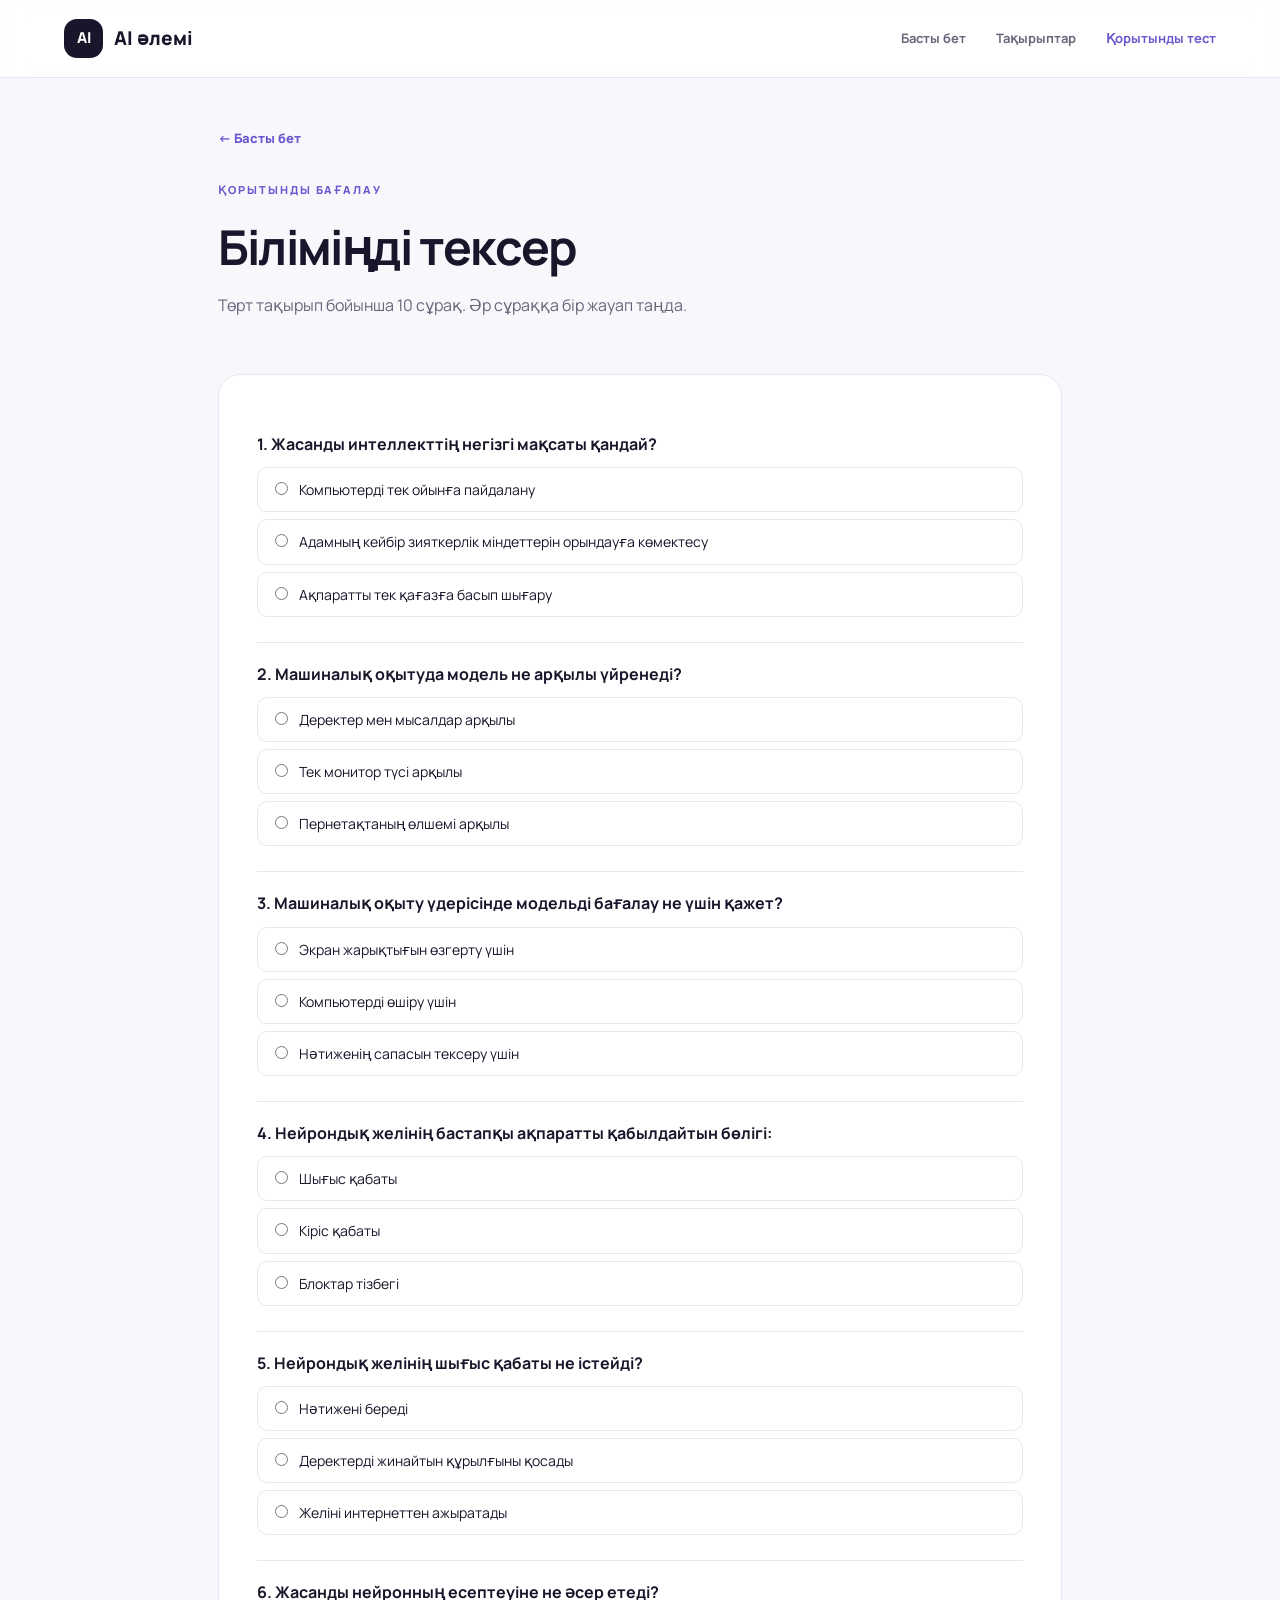
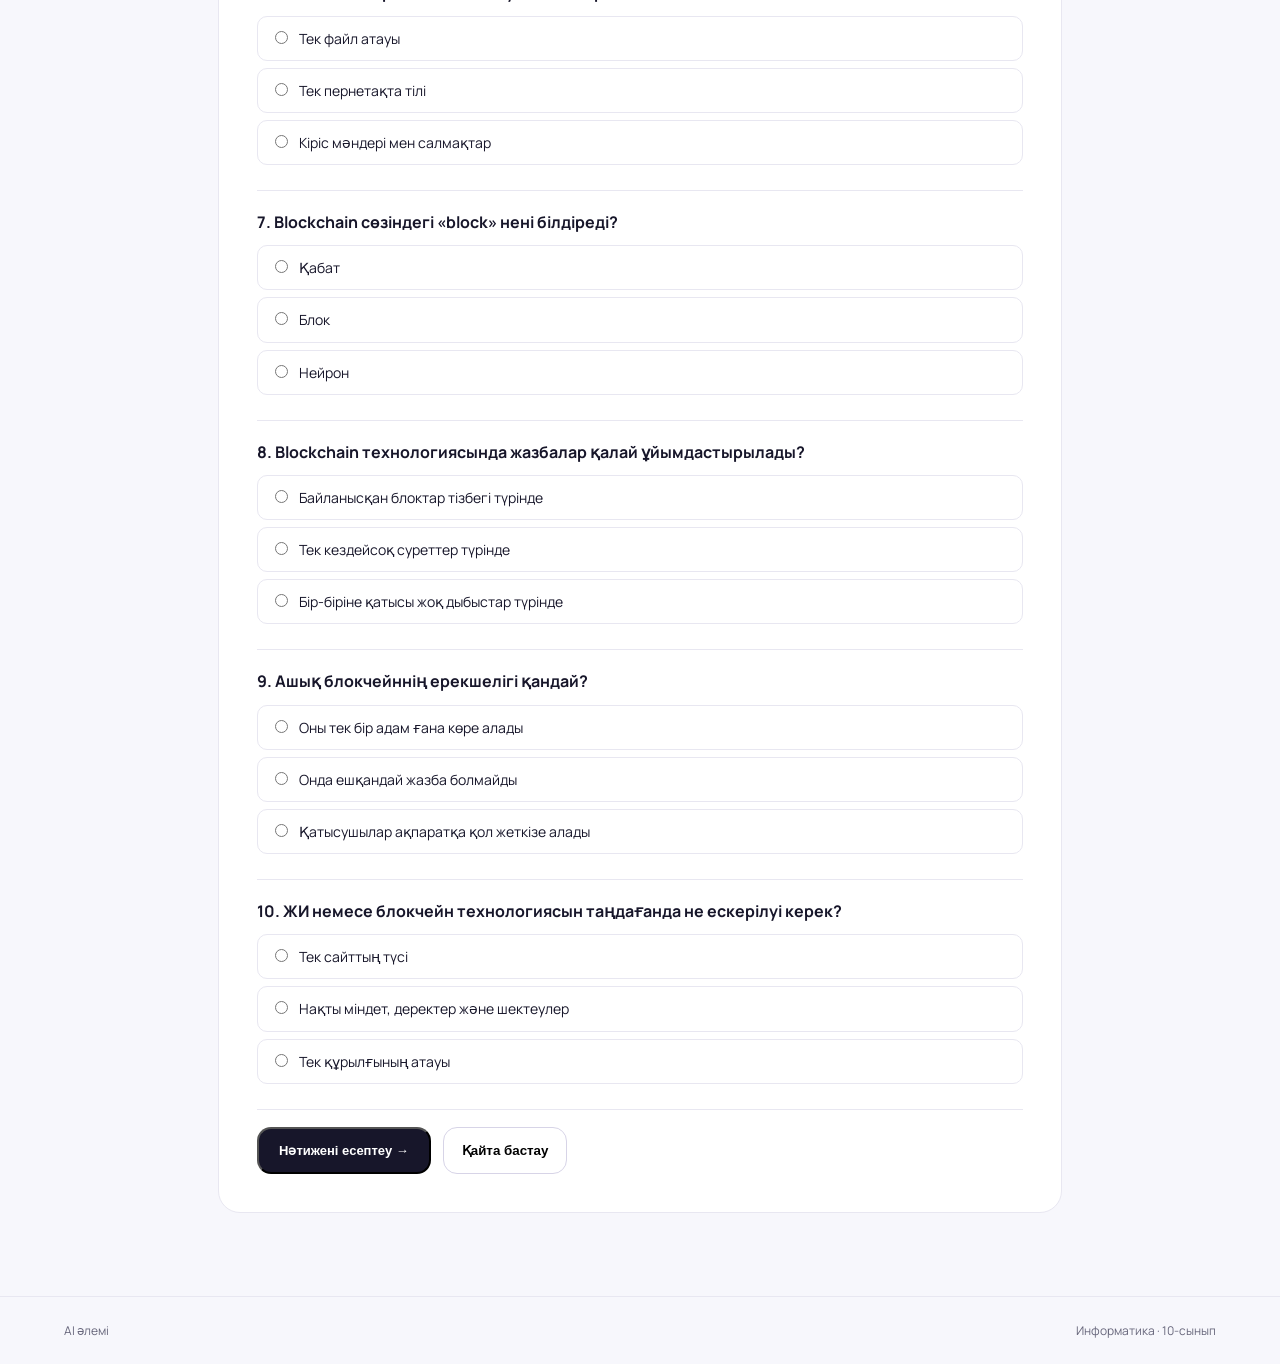
==== test.html @ b89a3267 "Add files via upload" ====
<!DOCTYPE html><html lang="kk"><head><meta charset="UTF-8"><meta name="viewport" content="width=device-width, initial-scale=1.0"><title>Қорытынды тест | AI әлемі</title><link rel="stylesheet" href="style.css"></head><body>
<header class="site-header"><a class="brand" href="index.html"><span class="brand-mark">AI</span><span>AI әлемі</span></a><nav><a href="index.html">Басты бет</a><a href="index.html#topics">Тақырыптар</a><a class="active" href="test.html">Қорытынды тест</a></nav></header>
<main class="page-main"><a class="back-link" href="index.html">← Басты бет</a><div class="page-heading"><span class="eyebrow">ҚОРЫТЫНДЫ БАҒАЛАУ</span><h1>Біліміңді тексер</h1><p>Төрт тақырып бойынша 10 сұрақ. Әр сұраққа бір жауап таңда.</p></div>
<form id="quizForm" class="content-panel">
<div class="quiz-question"><h3>1. Жасанды интеллекттің негізгі мақсаты қандай?</h3><label class="option"><input type="radio" name="q1" value="a"> Компьютерді тек ойынға пайдалану</label><label class="option"><input type="radio" name="q1" value="b"> Адамның кейбір зияткерлік міндеттерін орындауға көмектесу</label><label class="option"><input type="radio" name="q1" value="c"> Ақпаратты тек қағазға басып шығару</label></div>
<div class="quiz-question"><h3>2. Машиналық оқытуда модель не арқылы үйренеді?</h3><label class="option"><input type="radio" name="q2" value="a"> Деректер мен мысалдар арқылы</label><label class="option"><input type="radio" name="q2" value="b"> Тек монитор түсі арқылы</label><label class="option"><input type="radio" name="q2" value="c"> Пернетақтаның өлшемі арқылы</label></div>
<div class="quiz-question"><h3>3. Машиналық оқыту үдерісінде модельді бағалау не үшін қажет?</h3><label class="option"><input type="radio" name="q3" value="a"> Экран жарықтығын өзгерту үшін</label><label class="option"><input type="radio" name="q3" value="b"> Компьютерді өшіру үшін</label><label class="option"><input type="radio" name="q3" value="c"> Нәтиженің сапасын тексеру үшін</label></div>
<div class="quiz-question"><h3>4. Нейрондық желінің бастапқы ақпаратты қабылдайтын бөлігі:</h3><label class="option"><input type="radio" name="q4" value="a"> Шығыс қабаты</label><label class="option"><input type="radio" name="q4" value="b"> Кіріс қабаты</label><label class="option"><input type="radio" name="q4" value="c"> Блоктар тізбегі</label></div>
<div class="quiz-question"><h3>5. Нейрондық желінің шығыс қабаты не істейді?</h3><label class="option"><input type="radio" name="q5" value="a"> Нәтижені береді</label><label class="option"><input type="radio" name="q5" value="b"> Деректерді жинайтын құрылғыны қосады</label><label class="option"><input type="radio" name="q5" value="c"> Желіні интернеттен ажыратады</label></div>
<div class="quiz-question"><h3>6. Жасанды нейронның есептеуіне не әсер етеді?</h3><label class="option"><input type="radio" name="q6" value="a"> Тек файл атауы</label><label class="option"><input type="radio" name="q6" value="b"> Тек пернетақта тілі</label><label class="option"><input type="radio" name="q6" value="c"> Кіріс мәндері мен салмақтар</label></div>
<div class="quiz-question"><h3>7. Blockchain сөзіндегі «block» нені білдіреді?</h3><label class="option"><input type="radio" name="q7" value="a"> Қабат</label><label class="option"><input type="radio" name="q7" value="b"> Блок</label><label class="option"><input type="radio" name="q7" value="c"> Нейрон</label></div>
<div class="quiz-question"><h3>8. Blockchain технологиясында жазбалар қалай ұйымдастырылады?</h3><label class="option"><input type="radio" name="q8" value="a"> Байланысқан блоктар тізбегі түрінде</label><label class="option"><input type="radio" name="q8" value="b"> Тек кездейсоқ суреттер түрінде</label><label class="option"><input type="radio" name="q8" value="c"> Бір-біріне қатысы жоқ дыбыстар түрінде</label></div>
<div class="quiz-question"><h3>9. Ашық блокчейннің ерекшелігі қандай?</h3><label class="option"><input type="radio" name="q9" value="a"> Оны тек бір адам ғана көре алады</label><label class="option"><input type="radio" name="q9" value="b"> Онда ешқандай жазба болмайды</label><label class="option"><input type="radio" name="q9" value="c"> Қатысушылар ақпаратқа қол жеткізе алады</label></div>
<div class="quiz-question"><h3>10. ЖИ немесе блокчейн технологиясын таңдағанда не ескерілуі керек?</h3><label class="option"><input type="radio" name="q10" value="a"> Тек сайттың түсі</label><label class="option"><input type="radio" name="q10" value="b"> Нақты міндет, деректер және шектеулер</label><label class="option"><input type="radio" name="q10" value="c"> Тек құрылғының атауы</label></div>
<div class="quiz-actions"><button class="primary-btn" type="submit">Нәтижені есептеу →</button><button class="secondary-btn" type="reset">Қайта бастау</button></div><div id="result" class="result" role="status"></div>
</form></main><footer><span>AI әлемі</span><span>Информатика · 10-сынып</span></footer>
<script>
const answers={q1:"b",q2:"a",q3:"c",q4:"b",q5:"a",q6:"c",q7:"b",q8:"a",q9:"c",q10:"b"};
const form=document.getElementById("quizForm"),result=document.getElementById("result");
form.addEventListener("submit",function(e){e.preventDefault();let score=0,answered=0;for(const [q,a] of Object.entries(answers)){const selected=form.querySelector('input[name="'+q+'"]:checked');if(selected){answered++;if(selected.value===a)score++;}}result.style.display="block";if(answered<10){result.textContent=`Әзірге ${answered}/10 сұраққа жауап бердің. Барлық сұраққа жауап беріп, қайта тексер.`;return;}let comment=score>=9?"Өте жақсы нәтиже.":score>=7?"Жақсы нәтиже. Қате жауаптарды қайталап шық.":score>=5?"Орташа нәтиже. Тақырыптарды қайта оқып шық.":"Тақырыптарды қайта қарап, тестті тағы орында.";result.textContent=`Нәтиже: ${score}/10 (${score*10}%). ${comment}`;});
form.addEventListener("reset",()=>{result.style.display="none";result.textContent="";});
</script></body></html>
---- style.css ----
@import url('https://fonts.googleapis.com/css2?family=Manrope:wght@400;500;600;700;800&display=swap');
:root{--ink:#17162a;--muted:#68677c;--purple:#6e56cf;--paper:#f7f7fc;--line:#e8e7f1}
*{box-sizing:border-box}html{scroll-behavior:smooth}body{margin:0;background:var(--paper);color:var(--ink);font-family:Manrope,Arial,sans-serif;line-height:1.65}a{color:inherit;text-decoration:none}.site-header{height:78px;padding:0 max(5vw,24px);display:flex;align-items:center;justify-content:space-between;background:rgba(255,255,255,.9);border-bottom:1px solid var(--line);position:sticky;top:0;z-index:10;backdrop-filter:blur(14px)}.brand{display:flex;align-items:center;gap:11px;font-weight:800;font-size:19px}.brand-mark{display:grid;place-items:center;width:39px;height:39px;background:var(--ink);color:white;border-radius:13px;font-size:15px}.site-header nav{display:flex;gap:30px;font-size:13px;font-weight:700;color:var(--muted)}.site-header nav a:hover,.site-header nav .active{color:var(--purple)}main{max-width:1180px;margin:auto;padding:0 28px}.hero{min-height:450px;display:grid;grid-template-columns:1.1fr .9fr;align-items:center;gap:40px;padding:52px 0 40px}.eyebrow{font-size:11px;letter-spacing:2px;font-weight:800;color:var(--purple)}h1{font-size:clamp(38px,5vw,62px);line-height:1.12;letter-spacing:-2.7px;margin:18px 0}.hero h1 span{color:var(--purple)}.hero-copy p{max-width:490px;color:var(--muted);font-size:16px}.primary-btn{display:inline-flex;align-items:center;gap:24px;margin-top:17px;padding:14px 20px;background:var(--ink);color:white;border-radius:14px;font-size:13px;font-weight:800;transition:.2s}.primary-btn:hover{transform:translateY(-2px);background:var(--purple)}.hero-art{height:320px;position:relative;display:grid;place-items:center;background:linear-gradient(135deg,#e9e4ff,#f3eaff 48%,#d9f1f2);border-radius:36px;overflow:hidden}.ai-core{width:138px;height:138px;display:grid;place-items:center;border-radius:40px;background:linear-gradient(145deg,#fff,#c8b9ff);box-shadow:0 25px 70px #7b63c84a;font-size:48px;font-weight:800;color:#5d46b8;transform:rotate(-8deg);z-index:2}.orbit{position:absolute;border:1px solid #8b7cd766;border-radius:50%;transform:rotate(-28deg)}.orbit-one{width:250px;height:150px}.orbit-two{width:320px;height:220px;transform:rotate(48deg)}.float-chip{position:absolute;background:#fff;padding:8px 13px;border-radius:12px;font-size:11px;font-weight:800;box-shadow:0 8px 24px #33255b12}.chip-one{top:52px;left:45px}.chip-two{right:32px;top:112px}.chip-three{bottom:40px;left:40%}.intro{display:flex;align-items:end;justify-content:space-between;gap:30px;padding:35px 0 24px;border-top:1px solid var(--line)}h2{font-size:28px;line-height:1.25;letter-spacing:-1px;margin:9px 0}.intro p{max-width:430px;color:var(--muted);font-size:13px;margin:0 0 5px}.topics-grid{display:grid;grid-template-columns:repeat(4,1fr);gap:17px;padding:18px 0 55px}.topic-card{display:flex;flex-direction:column;min-height:340px;padding:20px;border-radius:22px;border:1px solid #e7e5f2;transition:transform .2s,box-shadow .2s}.topic-card:hover{transform:translateY(-5px);box-shadow:0 18px 38px #1b15310e}.card-purple{background:#f0edff}.card-blue{background:#e9f3ff}.card-pink{background:#ffedf4}.card-green{background:#e8f7ef}.card-top{display:flex;justify-content:space-between;align-items:center}.topic-number{font-size:11px;font-weight:800;letter-spacing:1px;color:#68627e}.arrow{font-size:22px}.illustration{height:112px;display:grid;place-items:center;font-weight:800;font-size:30px;color:#6d56ca}.brain{font-size:72px}.nodes{font-size:25px;line-height:1.2;color:#3979c6;text-align:center}.network{font-size:24px;line-height:1.25;color:#c64b83;text-align:center}.blocks{display:flex;gap:8px;align-items:center}.blocks span{display:grid;place-items:center;width:47px;height:50px;border:2px solid #309a6b;border-radius:10px;background:#ffffff8a;color:#27885d}.topic-card h3{font-size:17px;line-height:1.4;margin:0 0 10px;letter-spacing:-.4px}.topic-card p{font-size:12px;color:#646477;margin:0 0 18px}.card-link{margin-top:auto;font-size:11px;font-weight:800;display:flex;justify-content:space-between;align-items:center}.card-link b{font-size:18px}.test-banner{display:flex;justify-content:space-between;align-items:center;gap:20px;padding:30px 34px;margin:0 0 55px;border-radius:24px;background:#e8e3ff}.test-banner p{color:var(--muted);margin:0;font-size:13px}.test-banner .primary-btn{flex-shrink:0}footer{padding:24px max(5vw,24px);border-top:1px solid var(--line);display:flex;justify-content:space-between;color:var(--muted);font-size:12px}.page-main{max-width:900px;padding-top:46px;padding-bottom:65px}.back-link{color:var(--purple);font-size:13px;font-weight:800}.page-heading{padding:25px 0 22px}.page-heading h1{font-size:clamp(32px,5vw,48px);letter-spacing:-1.8px;max-width:820px}.page-heading p{color:var(--muted);max-width:750px}.content-panel{background:#fff;border:1px solid var(--line);border-radius:22px;padding:clamp(22px,4vw,38px);margin:18px 0}.content-panel h2{font-size:22px}.content-panel p,.content-panel li{font-size:15px;color:#4d4b61}.key-points{display:grid;grid-template-columns:repeat(2,1fr);gap:14px}.key-point{padding:18px;border-radius:16px;background:#f5f2ff}.key-point strong{display:block;margin-bottom:5px}.note{padding:15px 18px;background:#fff8e6;border-left:4px solid #e4b54e;border-radius:8px;color:#63512c;font-size:13px}.quiz-question{padding:18px 0;border-bottom:1px solid var(--line)}.quiz-question h3{font-size:16px;margin:0 0 10px}.option{display:block;padding:10px 12px;margin:7px 0;border:1px solid var(--line);border-radius:10px;cursor:pointer;font-size:14px}.option:hover{background:#f5f2ff}.option input{margin-right:8px}.result{margin-top:20px;padding:18px;border-radius:14px;background:#eeebff;font-weight:800;display:none}.quiz-actions{display:flex;gap:12px;flex-wrap:wrap}.secondary-btn{margin-top:17px;padding:13px 18px;border:1px solid #d7d4e7;border-radius:14px;background:white;font-weight:800;cursor:pointer}.secondary-btn:hover{border-color:var(--purple)}@media(max-width:900px){.topics-grid{grid-template-columns:repeat(2,1fr)}.hero{grid-template-columns:1fr}.hero-art{height:270px}.intro{align-items:start;flex-direction:column}}@media(max-width:560px){.site-header{height:auto;min-height:72px;align-items:flex-start;padding:15px 18px;gap:15px;flex-direction:column}.site-header nav{gap:17px;flex-wrap:wrap}.hero{padding-top:35px}.hero-art{height:240px}.topics-grid{grid-template-columns:1fr}.topic-card{min-height:290px}.test-banner{align-items:flex-start;flex-direction:column;padding:25px}.key-points{grid-template-columns:1fr}main{padding-left:18px;padding-right:18px}footer{gap:12px;flex-direction:column}}
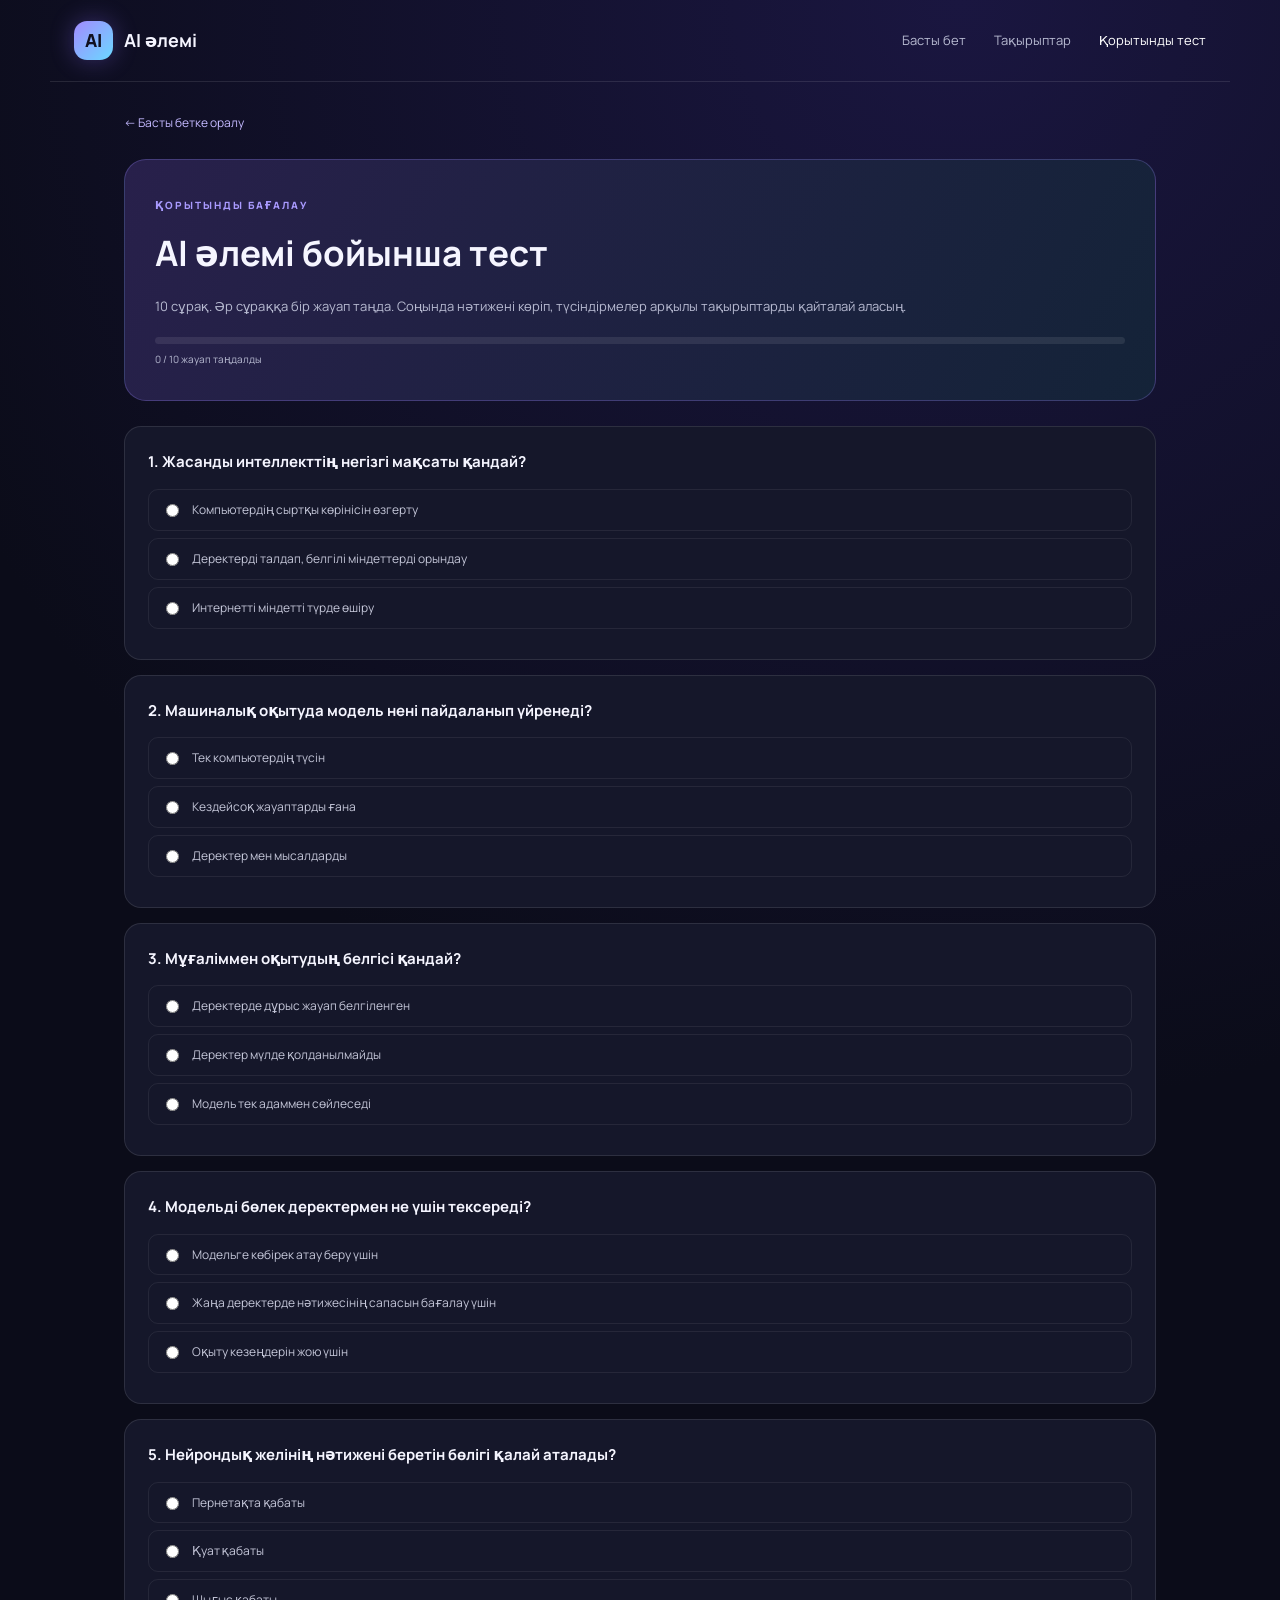
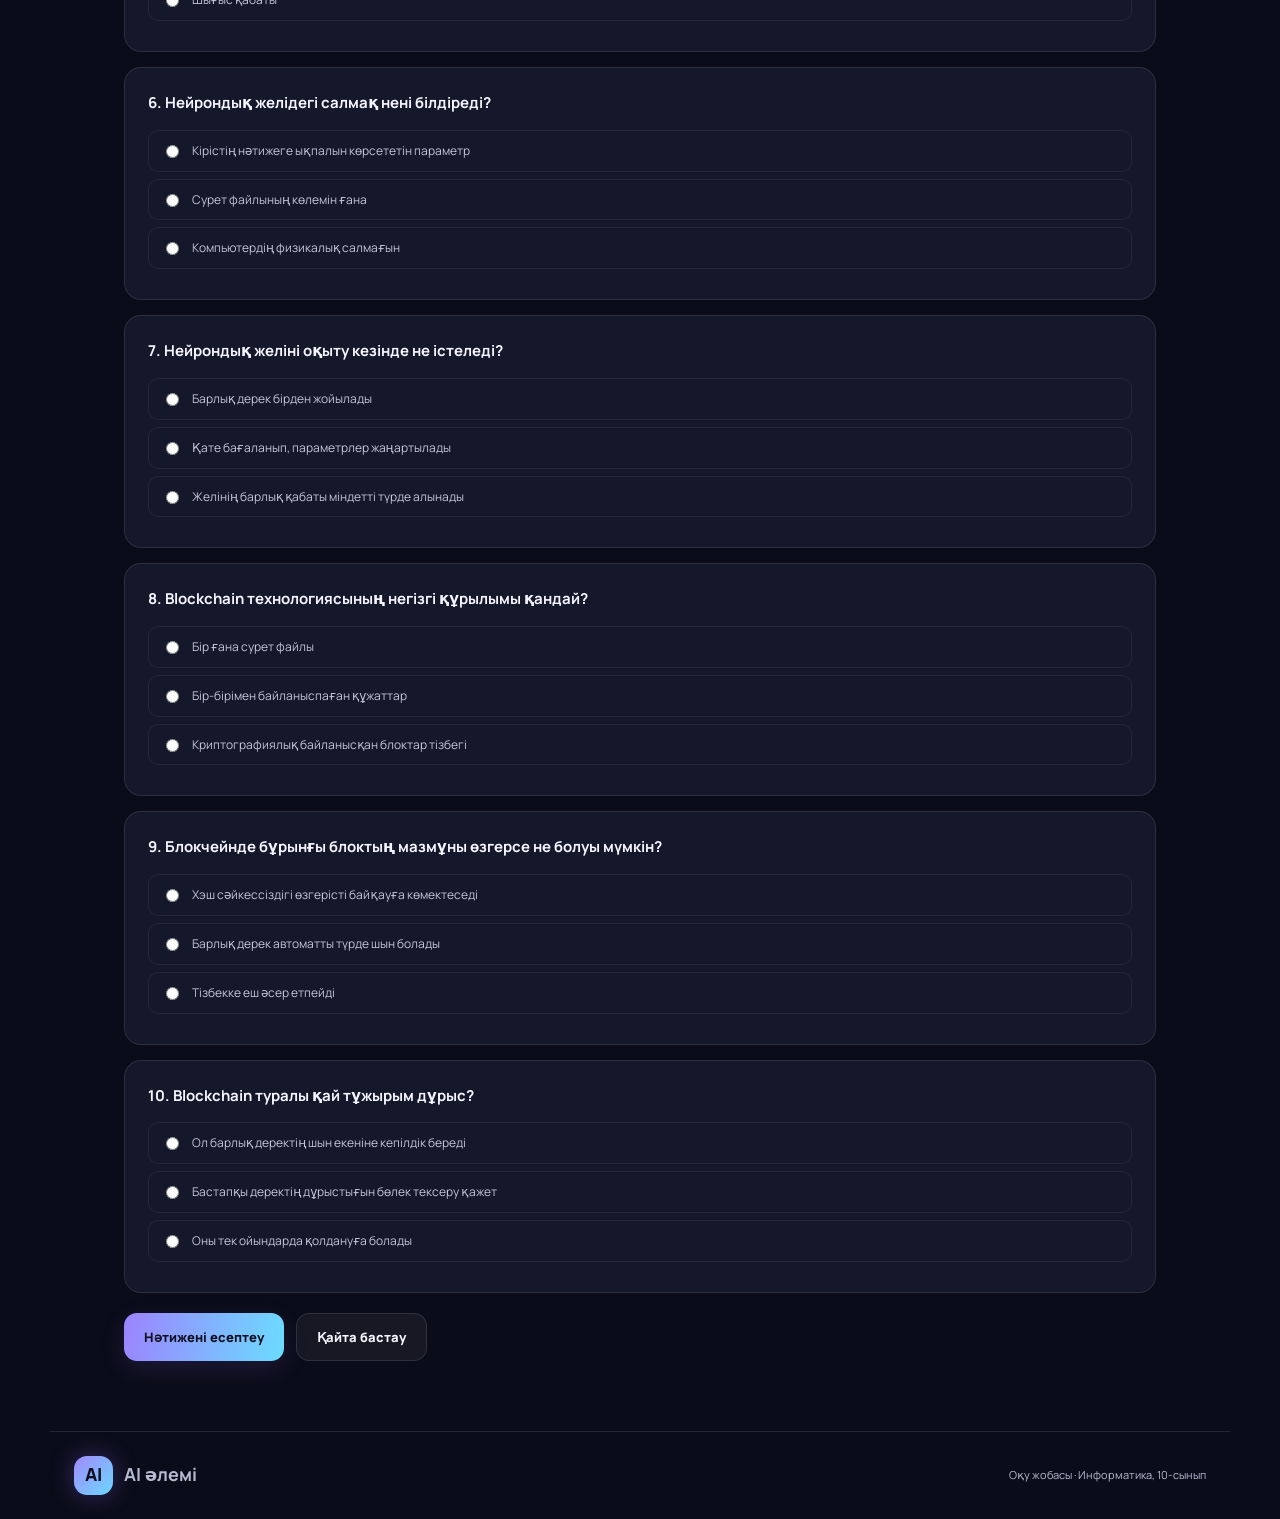
==== commit cf2142f6: "Add files via upload" ====
--- a/test.html
+++ b/test.html
@@ -1,22 +1,15 @@
-<!DOCTYPE html><html lang="kk"><head><meta charset="UTF-8"><meta name="viewport" content="width=device-width, initial-scale=1.0"><title>Қорытынды тест | AI әлемі</title><link rel="stylesheet" href="style.css"></head><body>
-<header class="site-header"><a class="brand" href="index.html"><span class="brand-mark">AI</span><span>AI әлемі</span></a><nav><a href="index.html">Басты бет</a><a href="index.html#topics">Тақырыптар</a><a class="active" href="test.html">Қорытынды тест</a></nav></header>
-<main class="page-main"><a class="back-link" href="index.html">← Басты бет</a><div class="page-heading"><span class="eyebrow">ҚОРЫТЫНДЫ БАҒАЛАУ</span><h1>Біліміңді тексер</h1><p>Төрт тақырып бойынша 10 сұрақ. Әр сұраққа бір жауап таңда.</p></div>
-<form id="quizForm" class="content-panel">
-<div class="quiz-question"><h3>1. Жасанды интеллекттің негізгі мақсаты қандай?</h3><label class="option"><input type="radio" name="q1" value="a"> Компьютерді тек ойынға пайдалану</label><label class="option"><input type="radio" name="q1" value="b"> Адамның кейбір зияткерлік міндеттерін орындауға көмектесу</label><label class="option"><input type="radio" name="q1" value="c"> Ақпаратты тек қағазға басып шығару</label></div>
-<div class="quiz-question"><h3>2. Машиналық оқытуда модель не арқылы үйренеді?</h3><label class="option"><input type="radio" name="q2" value="a"> Деректер мен мысалдар арқылы</label><label class="option"><input type="radio" name="q2" value="b"> Тек монитор түсі арқылы</label><label class="option"><input type="radio" name="q2" value="c"> Пернетақтаның өлшемі арқылы</label></div>
-<div class="quiz-question"><h3>3. Машиналық оқыту үдерісінде модельді бағалау не үшін қажет?</h3><label class="option"><input type="radio" name="q3" value="a"> Экран жарықтығын өзгерту үшін</label><label class="option"><input type="radio" name="q3" value="b"> Компьютерді өшіру үшін</label><label class="option"><input type="radio" name="q3" value="c"> Нәтиженің сапасын тексеру үшін</label></div>
-<div class="quiz-question"><h3>4. Нейрондық желінің бастапқы ақпаратты қабылдайтын бөлігі:</h3><label class="option"><input type="radio" name="q4" value="a"> Шығыс қабаты</label><label class="option"><input type="radio" name="q4" value="b"> Кіріс қабаты</label><label class="option"><input type="radio" name="q4" value="c"> Блоктар тізбегі</label></div>
-<div class="quiz-question"><h3>5. Нейрондық желінің шығыс қабаты не істейді?</h3><label class="option"><input type="radio" name="q5" value="a"> Нәтижені береді</label><label class="option"><input type="radio" name="q5" value="b"> Деректерді жинайтын құрылғыны қосады</label><label class="option"><input type="radio" name="q5" value="c"> Желіні интернеттен ажыратады</label></div>
-<div class="quiz-question"><h3>6. Жасанды нейронның есептеуіне не әсер етеді?</h3><label class="option"><input type="radio" name="q6" value="a"> Тек файл атауы</label><label class="option"><input type="radio" name="q6" value="b"> Тек пернетақта тілі</label><label class="option"><input type="radio" name="q6" value="c"> Кіріс мәндері мен салмақтар</label></div>
-<div class="quiz-question"><h3>7. Blockchain сөзіндегі «block» нені білдіреді?</h3><label class="option"><input type="radio" name="q7" value="a"> Қабат</label><label class="option"><input type="radio" name="q7" value="b"> Блок</label><label class="option"><input type="radio" name="q7" value="c"> Нейрон</label></div>
-<div class="quiz-question"><h3>8. Blockchain технологиясында жазбалар қалай ұйымдастырылады?</h3><label class="option"><input type="radio" name="q8" value="a"> Байланысқан блоктар тізбегі түрінде</label><label class="option"><input type="radio" name="q8" value="b"> Тек кездейсоқ суреттер түрінде</label><label class="option"><input type="radio" name="q8" value="c"> Бір-біріне қатысы жоқ дыбыстар түрінде</label></div>
-<div class="quiz-question"><h3>9. Ашық блокчейннің ерекшелігі қандай?</h3><label class="option"><input type="radio" name="q9" value="a"> Оны тек бір адам ғана көре алады</label><label class="option"><input type="radio" name="q9" value="b"> Онда ешқандай жазба болмайды</label><label class="option"><input type="radio" name="q9" value="c"> Қатысушылар ақпаратқа қол жеткізе алады</label></div>
-<div class="quiz-question"><h3>10. ЖИ немесе блокчейн технологиясын таңдағанда не ескерілуі керек?</h3><label class="option"><input type="radio" name="q10" value="a"> Тек сайттың түсі</label><label class="option"><input type="radio" name="q10" value="b"> Нақты міндет, деректер және шектеулер</label><label class="option"><input type="radio" name="q10" value="c"> Тек құрылғының атауы</label></div>
-<div class="quiz-actions"><button class="primary-btn" type="submit">Нәтижені есептеу →</button><button class="secondary-btn" type="reset">Қайта бастау</button></div><div id="result" class="result" role="status"></div>
-</form></main><footer><span>AI әлемі</span><span>Информатика · 10-сынып</span></footer>
-<script>
-const answers={q1:"b",q2:"a",q3:"c",q4:"b",q5:"a",q6:"c",q7:"b",q8:"a",q9:"c",q10:"b"};
-const form=document.getElementById("quizForm"),result=document.getElementById("result");
-form.addEventListener("submit",function(e){e.preventDefault();let score=0,answered=0;for(const [q,a] of Object.entries(answers)){const selected=form.querySelector('input[name="'+q+'"]:checked');if(selected){answered++;if(selected.value===a)score++;}}result.style.display="block";if(answered<10){result.textContent=`Әзірге ${answered}/10 сұраққа жауап бердің. Барлық сұраққа жауап беріп, қайта тексер.`;return;}let comment=score>=9?"Өте жақсы нәтиже.":score>=7?"Жақсы нәтиже. Қате жауаптарды қайталап шық.":score>=5?"Орташа нәтиже. Тақырыптарды қайта оқып шық.":"Тақырыптарды қайта қарап, тестті тағы орында.";result.textContent=`Нәтиже: ${score}/10 (${score*10}%). ${comment}`;});
-form.addEventListener("reset",()=>{result.style.display="none";result.textContent="";});
-</script></body></html>+<!DOCTYPE html><html lang="kk"><head><meta charset="UTF-8"><meta name="viewport" content="width=device-width, initial-scale=1.0"><title>Қорытынды тест | AI әлемі</title><link rel="stylesheet" href="style.css"><script defer src="script.js"></script></head><body>
+<header class="topbar"><a class="logo" href="index.html"><span class="logo-icon">AI</span><span>AI <b>әлемі</b></span></a><nav><a href="index.html">Басты бет</a><a href="index.html#topics">Тақырыптар</a><a class="active" href="test.html">Қорытынды тест</a></nav></header>
+<main class="lesson"><a class="back" href="index.html">← Басты бетке оралу</a><section class="test-intro"><span class="kicker">ҚОРЫТЫНДЫ БАҒАЛАУ</span><h1>AI әлемі бойынша тест</h1><p>10 сұрақ. Әр сұраққа бір жауап таңда. Соңында нәтижені көріп, түсіндірмелер арқылы тақырыптарды қайталай аласың.</p><div class="progress-wrap"><div id="progress-bar"></div></div><small id="progress-text">0 / 10 жауап таңдалды</small></section>
+<form id="quiz-form">
+<div class="question" data-answer="1" data-explain="ЖИ жүйелері деректерді өңдеу, заңдылық табу және міндеттерді орындау үшін алгоритмдер мен модельдерді пайдаланады."><h3>1. Жасанды интеллекттің негізгі мақсаты қандай?</h3><label><input type="radio" name="q1" value="0"> Компьютердің сыртқы көрінісін өзгерту</label><label><input type="radio" name="q1" value="1"> Деректерді талдап, белгілі міндеттерді орындау</label><label><input type="radio" name="q1" value="2"> Интернетті міндетті түрде өшіру</label></div>
+<div class="question" data-answer="2" data-explain="Машиналық оқыту модельдері мысалдардан заңдылықтарды үйренеді."><h3>2. Машиналық оқытуда модель нені пайдаланып үйренеді?</h3><label><input type="radio" name="q2" value="0"> Тек компьютердің түсін</label><label><input type="radio" name="q2" value="1"> Кездейсоқ жауаптарды ғана</label><label><input type="radio" name="q2" value="2"> Деректер мен мысалдарды</label></div>
+<div class="question" data-answer="0" data-explain="Мұғаліммен оқытуда әр мысалға дұрыс белгі немесе жауап беріледі."><h3>3. Мұғаліммен оқытудың белгісі қандай?</h3><label><input type="radio" name="q3" value="0"> Деректерде дұрыс жауап белгіленген</label><label><input type="radio" name="q3" value="1"> Деректер мүлде қолданылмайды</label><label><input type="radio" name="q3" value="2"> Модель тек адаммен сөйлеседі</label></div>
+<div class="question" data-answer="1" data-explain="Тексеру деректері модельдің бұрын көрмеген мысалдарда қалай жұмыс істейтінін бағалауға көмектеседі."><h3>4. Модельді бөлек деректермен не үшін тексереді?</h3><label><input type="radio" name="q4" value="0"> Модельге көбірек атау беру үшін</label><label><input type="radio" name="q4" value="1"> Жаңа деректерде нәтижесінің сапасын бағалау үшін</label><label><input type="radio" name="q4" value="2"> Оқыту кезеңдерін жою үшін</label></div>
+<div class="question" data-answer="2" data-explain="Нейрондық желі кіріс, жасырын және шығыс қабаттарынан тұруы мүмкін."><h3>5. Нейрондық желінің нәтижені беретін бөлігі қалай аталады?</h3><label><input type="radio" name="q5" value="0"> Пернетақта қабаты</label><label><input type="radio" name="q5" value="1"> Қуат қабаты</label><label><input type="radio" name="q5" value="2"> Шығыс қабаты</label></div>
+<div class="question" data-answer="0" data-explain="Салмақ нейрондық байланыс арқылы берілетін кірістің ықпалын реттейді."><h3>6. Нейрондық желідегі салмақ нені білдіреді?</h3><label><input type="radio" name="q6" value="0"> Кірістің нәтижеге ықпалын көрсететін параметр</label><label><input type="radio" name="q6" value="1"> Сурет файлының көлемін ғана</label><label><input type="radio" name="q6" value="2"> Компьютердің физикалық салмағын</label></div>
+<div class="question" data-answer="1" data-explain="Оқыту кезінде модельдің болжамы бағаланып, параметрлері қатені азайту үшін жаңартылады."><h3>7. Нейрондық желіні оқыту кезінде не істеледі?</h3><label><input type="radio" name="q7" value="0"> Барлық дерек бірден жойылады</label><label><input type="radio" name="q7" value="1"> Қате бағаланып, параметрлер жаңартылады</label><label><input type="radio" name="q7" value="2"> Желінің барлық қабаты міндетті түрде алынады</label></div>
+<div class="question" data-answer="2" data-explain="Blockchain жазбаларды блоктарға топтастырып, оларды криптографиялық байланыспен тізбекке біріктіреді."><h3>8. Blockchain технологиясының негізгі құрылымы қандай?</h3><label><input type="radio" name="q8" value="0"> Бір ғана сурет файлы</label><label><input type="radio" name="q8" value="1"> Бір-бірімен байланыспаған құжаттар</label><label><input type="radio" name="q8" value="2"> Криптографиялық байланысқан блоктар тізбегі</label></div>
+<div class="question" data-answer="0" data-explain="Бұрынғы блок өзгерсе, оның хэші өзгеріп, келесі блокта сақталған сілтемемен сәйкессіздік пайда болуы мүмкін."><h3>9. Блокчейнде бұрынғы блоктың мазмұны өзгерсе не болуы мүмкін?</h3><label><input type="radio" name="q9" value="0"> Хэш сәйкессіздігі өзгерісті байқауға көмектеседі</label><label><input type="radio" name="q9" value="1"> Барлық дерек автоматты түрде шын болады</label><label><input type="radio" name="q9" value="2"> Тізбекке еш әсер етпейді</label></div>
+<div class="question" data-answer="1" data-explain="Блокчейн бастапқыда жалған енгізілген деректің шындығын өздігінен дәлелдей алмайды."><h3>10. Blockchain туралы қай тұжырым дұрыс?</h3><label><input type="radio" name="q10" value="0"> Ол барлық деректің шын екеніне кепілдік береді</label><label><input type="radio" name="q10" value="1"> Бастапқы деректің дұрыстығын бөлек тексеру қажет</label><label><input type="radio" name="q10" value="2"> Оны тек ойындарда қолдануға болады</label></div>
+<div class="quiz-actions"><button class="button" type="submit">Нәтижені есептеу</button><button class="button secondary" type="button" id="reset-btn">Қайта бастау</button></div></form><section id="result" class="result-panel" hidden aria-live="polite"></section></main><footer><a class="logo" href="index.html"><span class="logo-icon">AI</span><span>AI <b>әлемі</b></span></a><span>Оқу жобасы · Информатика, 10-сынып</span></footer></body></html>
--- a/style.css
+++ b/style.css
@@ -1,3 +1,4 @@
 @import url('https://fonts.googleapis.com/css2?family=Manrope:wght@400;500;600;700;800&display=swap');
-:root{--ink:#17162a;--muted:#68677c;--purple:#6e56cf;--paper:#f7f7fc;--line:#e8e7f1}
-*{box-sizing:border-box}html{scroll-behavior:smooth}body{margin:0;background:var(--paper);color:var(--ink);font-family:Manrope,Arial,sans-serif;line-height:1.65}a{color:inherit;text-decoration:none}.site-header{height:78px;padding:0 max(5vw,24px);display:flex;align-items:center;justify-content:space-between;background:rgba(255,255,255,.9);border-bottom:1px solid var(--line);position:sticky;top:0;z-index:10;backdrop-filter:blur(14px)}.brand{display:flex;align-items:center;gap:11px;font-weight:800;font-size:19px}.brand-mark{display:grid;place-items:center;width:39px;height:39px;background:var(--ink);color:white;border-radius:13px;font-size:15px}.site-header nav{display:flex;gap:30px;font-size:13px;font-weight:700;color:var(--muted)}.site-header nav a:hover,.site-header nav .active{color:var(--purple)}main{max-width:1180px;margin:auto;padding:0 28px}.hero{min-height:450px;display:grid;grid-template-columns:1.1fr .9fr;align-items:center;gap:40px;padding:52px 0 40px}.eyebrow{font-size:11px;letter-spacing:2px;font-weight:800;color:var(--purple)}h1{font-size:clamp(38px,5vw,62px);line-height:1.12;letter-spacing:-2.7px;margin:18px 0}.hero h1 span{color:var(--purple)}.hero-copy p{max-width:490px;color:var(--muted);font-size:16px}.primary-btn{display:inline-flex;align-items:center;gap:24px;margin-top:17px;padding:14px 20px;background:var(--ink);color:white;border-radius:14px;font-size:13px;font-weight:800;transition:.2s}.primary-btn:hover{transform:translateY(-2px);background:var(--purple)}.hero-art{height:320px;position:relative;display:grid;place-items:center;background:linear-gradient(135deg,#e9e4ff,#f3eaff 48%,#d9f1f2);border-radius:36px;overflow:hidden}.ai-core{width:138px;height:138px;display:grid;place-items:center;border-radius:40px;background:linear-gradient(145deg,#fff,#c8b9ff);box-shadow:0 25px 70px #7b63c84a;font-size:48px;font-weight:800;color:#5d46b8;transform:rotate(-8deg);z-index:2}.orbit{position:absolute;border:1px solid #8b7cd766;border-radius:50%;transform:rotate(-28deg)}.orbit-one{width:250px;height:150px}.orbit-two{width:320px;height:220px;transform:rotate(48deg)}.float-chip{position:absolute;background:#fff;padding:8px 13px;border-radius:12px;font-size:11px;font-weight:800;box-shadow:0 8px 24px #33255b12}.chip-one{top:52px;left:45px}.chip-two{right:32px;top:112px}.chip-three{bottom:40px;left:40%}.intro{display:flex;align-items:end;justify-content:space-between;gap:30px;padding:35px 0 24px;border-top:1px solid var(--line)}h2{font-size:28px;line-height:1.25;letter-spacing:-1px;margin:9px 0}.intro p{max-width:430px;color:var(--muted);font-size:13px;margin:0 0 5px}.topics-grid{display:grid;grid-template-columns:repeat(4,1fr);gap:17px;padding:18px 0 55px}.topic-card{display:flex;flex-direction:column;min-height:340px;padding:20px;border-radius:22px;border:1px solid #e7e5f2;transition:transform .2s,box-shadow .2s}.topic-card:hover{transform:translateY(-5px);box-shadow:0 18px 38px #1b15310e}.card-purple{background:#f0edff}.card-blue{background:#e9f3ff}.card-pink{background:#ffedf4}.card-green{background:#e8f7ef}.card-top{display:flex;justify-content:space-between;align-items:center}.topic-number{font-size:11px;font-weight:800;letter-spacing:1px;color:#68627e}.arrow{font-size:22px}.illustration{height:112px;display:grid;place-items:center;font-weight:800;font-size:30px;color:#6d56ca}.brain{font-size:72px}.nodes{font-size:25px;line-height:1.2;color:#3979c6;text-align:center}.network{font-size:24px;line-height:1.25;color:#c64b83;text-align:center}.blocks{display:flex;gap:8px;align-items:center}.blocks span{display:grid;place-items:center;width:47px;height:50px;border:2px solid #309a6b;border-radius:10px;background:#ffffff8a;color:#27885d}.topic-card h3{font-size:17px;line-height:1.4;margin:0 0 10px;letter-spacing:-.4px}.topic-card p{font-size:12px;color:#646477;margin:0 0 18px}.card-link{margin-top:auto;font-size:11px;font-weight:800;display:flex;justify-content:space-between;align-items:center}.card-link b{font-size:18px}.test-banner{display:flex;justify-content:space-between;align-items:center;gap:20px;padding:30px 34px;margin:0 0 55px;border-radius:24px;background:#e8e3ff}.test-banner p{color:var(--muted);margin:0;font-size:13px}.test-banner .primary-btn{flex-shrink:0}footer{padding:24px max(5vw,24px);border-top:1px solid var(--line);display:flex;justify-content:space-between;color:var(--muted);font-size:12px}.page-main{max-width:900px;padding-top:46px;padding-bottom:65px}.back-link{color:var(--purple);font-size:13px;font-weight:800}.page-heading{padding:25px 0 22px}.page-heading h1{font-size:clamp(32px,5vw,48px);letter-spacing:-1.8px;max-width:820px}.page-heading p{color:var(--muted);max-width:750px}.content-panel{background:#fff;border:1px solid var(--line);border-radius:22px;padding:clamp(22px,4vw,38px);margin:18px 0}.content-panel h2{font-size:22px}.content-panel p,.content-panel li{font-size:15px;color:#4d4b61}.key-points{display:grid;grid-template-columns:repeat(2,1fr);gap:14px}.key-point{padding:18px;border-radius:16px;background:#f5f2ff}.key-point strong{display:block;margin-bottom:5px}.note{padding:15px 18px;background:#fff8e6;border-left:4px solid #e4b54e;border-radius:8px;color:#63512c;font-size:13px}.quiz-question{padding:18px 0;border-bottom:1px solid var(--line)}.quiz-question h3{font-size:16px;margin:0 0 10px}.option{display:block;padding:10px 12px;margin:7px 0;border:1px solid var(--line);border-radius:10px;cursor:pointer;font-size:14px}.option:hover{background:#f5f2ff}.option input{margin-right:8px}.result{margin-top:20px;padding:18px;border-radius:14px;background:#eeebff;font-weight:800;display:none}.quiz-actions{display:flex;gap:12px;flex-wrap:wrap}.secondary-btn{margin-top:17px;padding:13px 18px;border:1px solid #d7d4e7;border-radius:14px;background:white;font-weight:800;cursor:pointer}.secondary-btn:hover{border-color:var(--purple)}@media(max-width:900px){.topics-grid{grid-template-columns:repeat(2,1fr)}.hero{grid-template-columns:1fr}.hero-art{height:270px}.intro{align-items:start;flex-direction:column}}@media(max-width:560px){.site-header{height:auto;min-height:72px;align-items:flex-start;padding:15px 18px;gap:15px;flex-direction:column}.site-header nav{gap:17px;flex-wrap:wrap}.hero{padding-top:35px}.hero-art{height:240px}.topics-grid{grid-template-columns:1fr}.topic-card{min-height:290px}.test-banner{align-items:flex-start;flex-direction:column;padding:25px}.key-points{grid-template-columns:1fr}main{padding-left:18px;padding-right:18px}footer{gap:12px;flex-direction:column}}
+:root{--ink:#f5f5ff;--muted:#b7bad1;--bg:#0b0c19;--panel:#15172a;--line:rgba(255,255,255,.1);--purple:#a58bff;--cyan:#72dfff}
+*{box-sizing:border-box}html{scroll-behavior:smooth}body{margin:0;background:radial-gradient(circle at 75% 0%,#1a1640 0,transparent 34%),var(--bg);color:var(--ink);font-family:Manrope,system-ui,sans-serif;line-height:1.65}a{color:inherit;text-decoration:none}.topbar{height:82px;max-width:1180px;margin:auto;padding:0 24px;display:flex;align-items:center;justify-content:space-between;border-bottom:1px solid var(--line)}.logo{display:flex;align-items:center;gap:11px;font-size:18px;font-weight:700}.logo-icon{width:39px;height:39px;border-radius:13px;display:grid;place-items:center;background:linear-gradient(135deg,#a28aff,#6bd8ff);color:#101020;font-weight:800;box-shadow:0 0 25px #8c70ff55}.topbar nav{display:flex;gap:28px;color:var(--muted);font-size:13px}.topbar nav a:hover,.topbar nav .active{color:white}.hero{max-width:1180px;margin:auto;padding:72px 24px 62px;display:grid;grid-template-columns:1.05fr .95fr;align-items:center;gap:46px;min-height:560px}.kicker{font-size:10px;letter-spacing:2px;font-weight:800;color:#a99aff}.hero h1{font-size:clamp(36px,5vw,58px);line-height:1.12;letter-spacing:-2px;margin:20px 0}.hero h1 em{font-style:normal;background:linear-gradient(90deg,#b29aff,#73e2ff);color:transparent;background-clip:text}.hero p,.section-head p,.test-callout p{color:var(--muted);font-size:14px;max-width:600px}.button{display:inline-flex;align-items:center;justify-content:center;gap:18px;border:0;border-radius:13px;padding:14px 20px;background:linear-gradient(100deg,#9c83ff,#6bdcff);color:#101021;font:800 13px Manrope,sans-serif;cursor:pointer;box-shadow:0 8px 25px #8d72ff22}.button:hover{filter:brightness(1.08);transform:translateY(-1px)}.hero-stats{display:flex;gap:28px;margin-top:38px}.hero-stats div{display:flex;flex-direction:column}.hero-stats strong{font-size:16px}.hero-stats span{font-size:10px;color:var(--muted)}.hero-visual{position:relative;min-height:360px;border:1px solid #a28aff3a;border-radius:34px;background:linear-gradient(145deg,#1d1a42,#10182c 65%,#112b42);display:grid;place-items:center;overflow:hidden}.hero-visual>img{width:100%;height:100%;position:absolute;inset:0;object-fit:cover}.visual-glow{position:absolute;width:240px;height:240px;background:#7b61ff66;filter:blur(85px);border-radius:50%}.ai-chip{z-index:1;width:150px;height:150px;border:1px solid #c4b8ff99;border-radius:42px;display:grid;place-items:center;font-size:54px;font-weight:800;background:linear-gradient(145deg,#ffffff22,#9d88ff22);box-shadow:0 0 60px #9b81ff66;transform:rotate(-8deg)}.ai-chip span{font-size:22px;color:#74e5ff}.orbit{position:absolute;border:1px solid #b8a7ff55;border-radius:50%;width:270px;height:270px;transform:rotate(-20deg)}.orbit-b{width:350px;height:180px;transform:rotate(35deg)}.floating-tag{position:absolute;z-index:2;background:#15162be8;border:1px solid var(--line);border-radius:12px;padding:9px 13px;font-size:11px;box-shadow:0 10px 30px #0004}.tag-top{top:48px;left:20px}.tag-bottom{bottom:42px;right:20px}.image-placeholder{display:none;position:absolute;inset:0;place-items:center;align-content:center;gap:8px;background:radial-gradient(circle,#30245f,#11172a 70%);color:#c5b6ff;text-align:center;padding:20px}.image-placeholder span{font-size:46px}.image-placeholder small{font-size:10px;color:#b7bad1}.hero-visual .image-placeholder{position:relative;width:100%;height:100%;min-height:360px}.intro-strip{max-width:1132px;margin:0 auto 45px;padding:17px 23px;border:1px solid var(--line);background:#ffffff06;border-radius:16px;display:flex;align-items:center;gap:15px}.intro-strip p{margin:0;color:var(--muted);font-size:13px}.intro-strip b{color:white}.strip-symbol{color:#b7a3ff;font-size:25px}.section{max-width:1180px;margin:auto;padding:25px 24px 72px}.section-head{display:flex;justify-content:space-between;align-items:end;margin-bottom:27px}.section-head h2,.test-callout h2{font-size:30px;letter-spacing:-1px;margin:7px 0}.section-head p{max-width:300px;font-size:12px}.topic-grid{display:grid;grid-template-columns:repeat(2,minmax(0,1fr));gap:20px}.topic-card{border:1px solid var(--line);border-radius:21px;overflow:hidden;background:#15172a;transition:.2s}.topic-card:hover{transform:translateY(-5px);border-color:#9d8cff88;box-shadow:0 18px 45px #0004}.card-image{height:205px;position:relative;overflow:hidden;background:linear-gradient(130deg,#25204e,#12243a)}.card-image img{width:100%;height:100%;object-fit:cover;display:block;transition:transform .4s}.topic-card:hover .card-image img{transform:scale(1.04)}.card-image .image-placeholder{display:grid}.card-image .image-placeholder span{font-size:38px}.number{position:absolute;right:16px;top:16px;background:#0b0c19c9;border:1px solid #ffffff2a;border-radius:9px;padding:4px 9px;font-size:11px}.card-body{padding:22px 23px 24px}.mini-label{font-size:9px;letter-spacing:1.6px;color:#aaa0ff;font-weight:800}.card-body h3{font-size:20px;line-height:1.35;margin:10px 0}.card-body p{font-size:12px;color:var(--muted);margin:0 0 18px}.read-link{font-size:12px;font-weight:800;color:#c4b9ff;display:flex;justify-content:space-between}.test-callout{max-width:1132px;margin:0 auto 75px;padding:30px;border:1px solid #8f7bff44;border-radius:22px;background:linear-gradient(110deg,#29204a,#152137);display:flex;align-items:center;gap:22px}.callout-icon{width:54px;height:54px;display:grid;place-items:center;flex-shrink:0;border-radius:17px;background:#9d88ff24;color:#b8a7ff;font-size:26px}.test-callout div:nth-child(2){flex:1}.test-callout h2{font-size:23px}.test-callout p{margin:0;font-size:12px}.test-callout .button{white-space:nowrap}footer{border-top:1px solid var(--line);max-width:1180px;margin:auto;padding:24px;color:var(--muted);font-size:11px;display:flex;justify-content:space-between;align-items:center}.lesson{max-width:1080px;margin:auto;padding:26px 24px 70px}.back{font-size:12px;color:#c4b9ff}.lesson-hero{margin:24px 0 28px;border:1px solid var(--line);border-radius:25px;overflow:hidden;display:grid;grid-template-columns:1.2fr .8fr;min-height:270px;background:linear-gradient(120deg,#201c43,#111c30)}.lesson-hero>div:first-child{padding:32px;align-self:center}.lesson-hero h1{font-size:clamp(28px,4vw,42px);line-height:1.17;letter-spacing:-1.4px;margin:13px 0}.lesson-hero p{font-size:13px;color:var(--muted);max-width:530px}.lesson-image{position:relative;min-height:260px;background:#171934}.lesson-image img{width:100%;height:100%;position:absolute;inset:0;object-fit:cover}.lesson-image .image-placeholder{display:grid}.content-grid{display:grid;grid-template-columns:repeat(2,minmax(0,1fr));gap:17px}.content-card{padding:25px;border:1px solid var(--line);border-radius:19px;background:linear-gradient(145deg,#17192d,#121424)}.content-card.wide{grid-column:1/-1}.content-card h2{font-size:20px;line-height:1.35;margin:0 0 15px}.content-card h3{font-size:14px;margin:0 0 7px}.content-card p,.content-card li{font-size:12px;color:#c4c6d8}.content-card p{margin:0 0 12px}.content-card ul,.content-card ol{padding-left:20px;margin:8px 0}.content-card li{padding:3px 0}.callout{padding:14px 16px;border-left:3px solid #9b86ff;background:#9b86ff12;border-radius:0 10px 10px 0;font-size:12px;color:#d8d3f9;margin-top:16px}.flow{display:grid;gap:8px;text-align:center}.flow>div{background:#25203e;border:1px solid #9d88ff55;border-radius:10px;padding:12px;font-size:12px;font-weight:800}.flow small{display:block;font-weight:400;color:var(--muted);font-size:10px}.flow>b{color:#9c8cff}.small{font-size:10px!important;color:#9297b3!important;margin-top:10px!important}.example{display:flex;gap:16px;background:#ffffff05;border:1px solid var(--line);padding:16px;border-radius:14px;margin-top:12px}.example-icon{font-size:26px;flex-shrink:0}.example p{margin:5px 0 11px}.example p:last-child{margin-bottom:0}.two-col{display:grid;grid-template-columns:1fr 1fr;gap:20px}.positive{color:#83e5bc}.caution{color:#ffb7a6}.checks{list-style:none;padding:0!important}.checks li{position:relative;padding-left:23px!important;margin-bottom:7px}.checks li:before{content:"✓";position:absolute;left:0;color:#8ee7c2}.steps{display:grid;gap:14px}.steps>div{display:flex;gap:12px;align-items:flex-start}.steps>div>span{width:28px;height:28px;flex-shrink:0;display:grid;place-items:center;border-radius:9px;background:#9b86ff22;color:#c1b4ff;font-size:12px;font-weight:800}.steps p{margin:3px 0 0}.type-block{display:flex;gap:12px;margin:17px 0}.type-dot{width:11px;height:11px;border-radius:50%;margin-top:7px;flex-shrink:0}.purple-dot{background:#ad8dff}.blue-dot{background:#76cfff}.green-dot{background:#70e2b1}.sample{padding:10px;background:#ffffff06;border-radius:8px}.mini-chart{padding:13px;border-radius:12px;background:#ffffff05;margin:14px 0}.chart-row{margin-bottom:12px;font-size:10px;color:#c4c6d8}.chart-row>div{height:7px;background:#2a2c42;border-radius:10px;margin-top:5px;overflow:hidden}.chart-row i{display:block;height:100%;border-radius:10px;background:linear-gradient(90deg,#a78bfa,#72dcff)}.formula{padding:17px;background:#0d1020;border:1px solid #9d88ff55;border-radius:10px;text-align:center;color:#c9bcff;font-size:13px;font-weight:800;margin:15px 0}.network-diagram{display:flex;align-items:center;justify-content:space-around;gap:10px;padding:18px 10px;background:#0e1120;border-radius:14px;margin-bottom:12px}.network-layer{display:flex;flex-direction:column;align-items:center;gap:8px;min-width:75px}.network-layer b{font-size:10px;text-align:center}.network-layer small{font-size:9px;color:var(--muted);text-align:center}.node{width:19px;height:19px;border-radius:50%;background:linear-gradient(135deg,#b09aff,#68dfff);box-shadow:0 0 13px #9b86ff77}.network-lines{color:#9b86ff;font-size:22px}.blockchain-flow{display:flex;align-items:center;justify-content:center;gap:10px;margin:20px 0}.chain-block{flex:1;min-width:0;padding:16px 10px;border:1px solid #66d8b077;background:#15372f55;border-radius:12px;display:flex;flex-direction:column;gap:6px}.chain-block span{font-size:9px;letter-spacing:1px;color:#7ce8bc}.chain-block b{font-size:12px}.chain-block small{font-size:9px;color:var(--muted);overflow-wrap:anywhere}.chain-link{color:#7ce8bc}.lesson-nav{display:flex;justify-content:space-between;align-items:center;margin-top:25px;font-size:12px;color:#c4b9ff}.test-intro{padding:30px;border:1px solid #9b86ff44;border-radius:22px;background:linear-gradient(120deg,#28204b,#142338);margin:25px 0}.test-intro h1{font-size:35px;margin:8px 0}.test-intro p{color:var(--muted);font-size:13px}.progress-wrap{height:7px;background:#ffffff16;border-radius:20px;overflow:hidden;margin-top:20px}.progress-wrap div{height:100%;width:0;background:linear-gradient(90deg,#a28aff,#6bdcff);transition:width .2s}#progress-text{font-size:10px;color:var(--muted)}.question{padding:23px;margin:15px 0;border:1px solid var(--line);background:#15172a;border-radius:17px}.question h3{font-size:15px;margin:0 0 14px}.question label{display:flex;align-items:flex-start;gap:10px;padding:10px 12px;margin:7px 0;border:1px solid #ffffff12;border-radius:10px;color:#c4c6d8;font-size:12px;cursor:pointer}.question label:has(input:checked){border-color:#9b86ff;background:#9b86ff13;color:white}.question input{accent-color:#a58bff;margin-top:4px}.quiz-actions{display:flex;gap:12px;margin-top:20px}.secondary{background:#ffffff0d;color:#f5f5ff;border:1px solid var(--line);box-shadow:none}.result-panel{margin-top:20px;padding:25px;border:1px solid #9b86ff55;background:#17192d;border-radius:17px}.result-panel h2{margin-top:0}.result-panel p{font-size:13px;color:var(--muted)}.answer-review{padding:12px;border-radius:10px;margin:8px 0;background:#ffffff05;font-size:12px}.answer-review.correct{border-left:3px solid #70e2b1}.answer-review.incorrect{border-left:3px solid #ff9e9e}
+@media(max-width:760px){.topbar{height:auto;min-height:75px;align-items:flex-start;padding-top:16px;padding-bottom:16px;gap:14px;flex-direction:column}.topbar nav{gap:16px;flex-wrap:wrap}.hero{grid-template-columns:1fr;padding-top:45px;gap:28px}.hero-visual{min-height:280px}.hero-stats{gap:17px}.section-head{align-items:flex-start;flex-direction:column;gap:5px}.topic-grid,.content-grid{grid-template-columns:1fr}.content-card.wide{grid-column:auto}.test-callout{margin:0 18px 45px;flex-wrap:wrap}.test-callout .button{width:100%}.lesson-hero{grid-template-columns:1fr}.lesson-hero>div:first-child{padding:25px}.lesson-image{min-height:210px}.two-col{grid-template-columns:1fr}.blockchain-flow{align-items:stretch;flex-direction:column}.chain-link{text-align:center;transform:rotate(90deg)}.network-diagram{gap:4px;padding:12px 4px}.network-layer{min-width:60px}.network-layer b{font-size:9px}.network-lines{font-size:15px}.lesson-nav{gap:15px;align-items:flex-start;flex-direction:column}footer{gap:12px;align-items:flex-start;flex-direction:column}}
